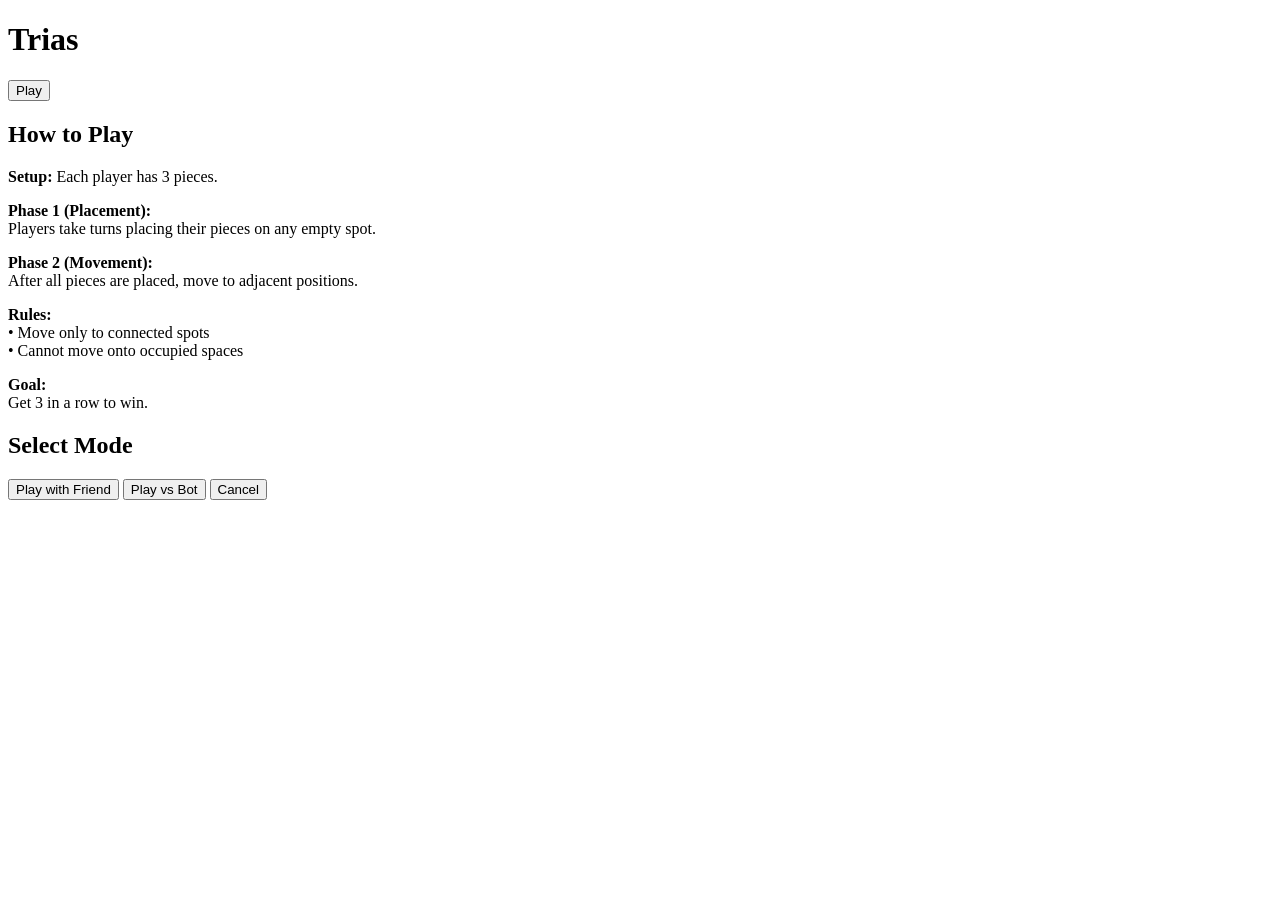
==== landing.html @ 1c7338c0 "Rename index.html to landing.html" ====
<!DOCTYPE html>
<html lang="en">
<head>
<meta charset="UTF-8">
<meta name="viewport" content="width=device-width, initial-scale=1.0">
<title>Trias - Welcome</title>
<link rel="stylesheet" href="web.css">
</head>

<body>

<div class="container">
    <h1>Trias</h1>

    <button class="play-btn" onclick="openModal()">Play</button>

    <div class="rules">
        <h2>How to Play</h2>

        <p><strong>Setup:</strong> Each player has 3 pieces.</p>

        <p><strong>Phase 1 (Placement):</strong><br>
        Players take turns placing their pieces on any empty spot.</p>

        <p><strong>Phase 2 (Movement):</strong><br>
        After all pieces are placed, move to adjacent positions.</p>

        <p><strong>Rules:</strong><br>
        • Move only to connected spots<br>
        • Cannot move onto occupied spaces</p>

        <p><strong>Goal:</strong><br>
        Get 3 in a row to win.</p>
    </div>
</div>

<!-- MODAL -->
<div class="modal" id="modal">
    <div class="modal-content">
        <h2>Select Mode</h2>

        <button class="mode-btn" onclick="startGame('friend')">
            Play with Friend
        </button>

        <button class="mode-btn" onclick="startGame('bot')">
            Play vs Bot
        </button>

        <button class="mode-btn close-btn" onclick="closeModal()">
            Cancel
        </button>
    </div>
</div>

<script src="landing.js"></script>
</body>
</html>
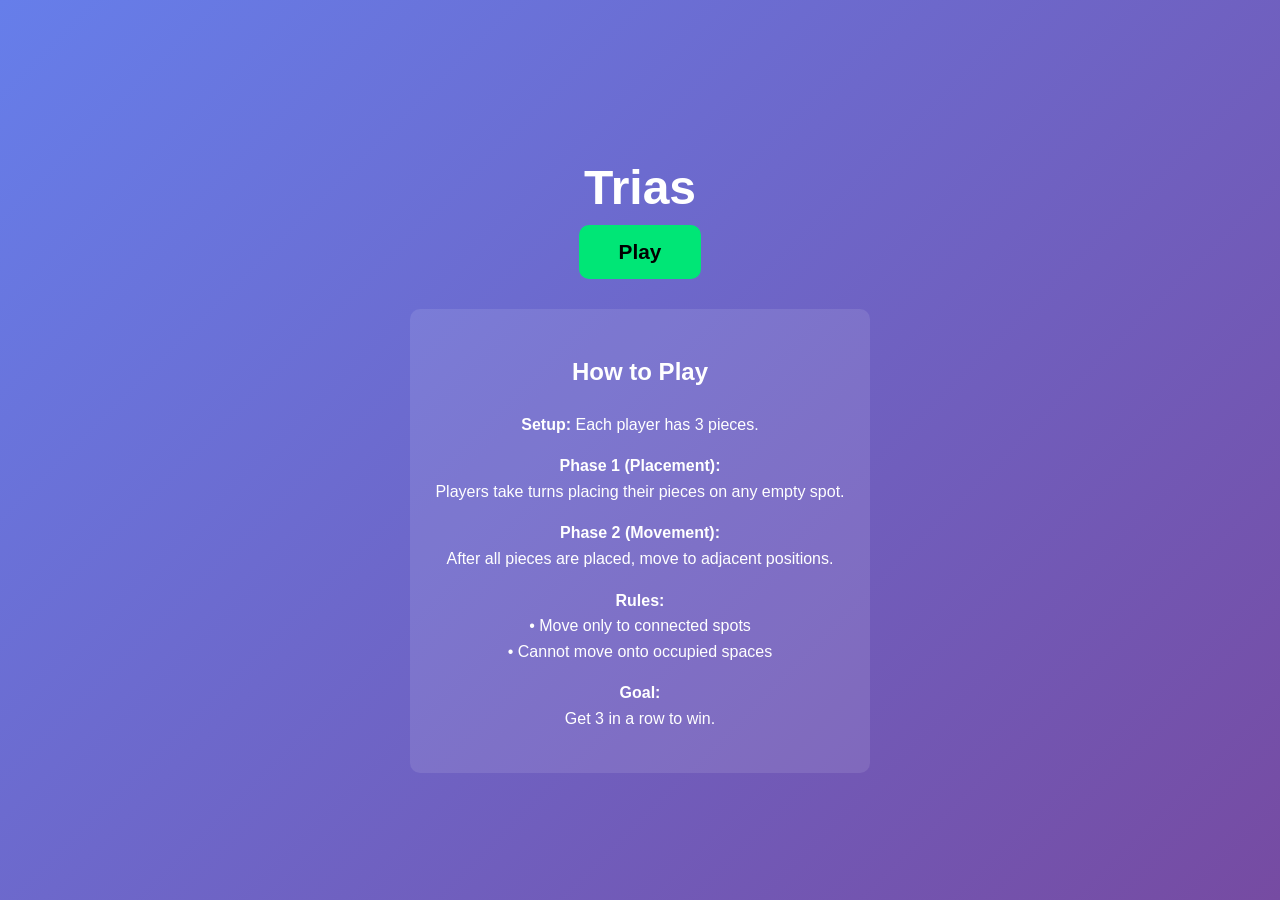
==== commit 02bb6dce: "Update stylesheet link from web.css to landing.css" ====
--- a/landing.html
+++ b/landing.html
@@ -4,7 +4,7 @@
 <meta charset="UTF-8">
 <meta name="viewport" content="width=device-width, initial-scale=1.0">
 <title>Trias - Welcome</title>
-<link rel="stylesheet" href="web.css">
+<link rel="stylesheet" href="landing.css">
 </head>
 
 <body>
--- a/landing.css
+++ b/landing.css
@@ -0,0 +1,97 @@
+body {
+    margin: 0;
+    font-family: Arial, sans-serif;
+    background: linear-gradient(135deg, #667eea, #764ba2);
+    color: white;
+    display: flex;
+    justify-content: center;
+    align-items: center;
+    min-height: 100vh;
+    text-align: center;
+}
+
+.container {
+    max-width: 700px;
+    padding: 40px;
+}
+
+h1 {
+    font-size: 3em;
+    margin-bottom: 10px;
+}
+
+.play-btn {
+    background: #00e676;
+    border: none;
+    padding: 15px 40px;
+    font-size: 1.3em;
+    border-radius: 10px;
+    cursor: pointer;
+    margin-bottom: 30px;
+    font-weight: bold;
+    transition: 0.3s;
+}
+
+.play-btn:hover {
+    background: #00c853;
+    transform: translateY(-3px);
+}
+
+.rules {
+    background: rgba(255,255,255,0.1);
+    padding: 25px;
+    border-radius: 10px;
+    line-height: 1.6;
+}
+
+/* MODAL */
+.modal {
+    position: fixed;
+    top: 0;
+    left: 0;
+    width: 100%;
+    height: 100%;
+    background: rgba(0,0,0,0.6);
+    display: none;
+    justify-content: center;
+    align-items: center;
+}
+
+.modal-content {
+    background: white;
+    color: black;
+    padding: 30px;
+    border-radius: 12px;
+    width: 300px;
+    text-align: center;
+    animation: pop 0.2s ease;
+}
+
+@keyframes pop {
+    from { transform: scale(0.8); opacity: 0; }
+    to { transform: scale(1); opacity: 1; }
+}
+
+.mode-btn {
+    display: block;
+    width: 100%;
+    margin: 10px 0;
+    padding: 12px;
+    font-size: 1em;
+    border: none;
+    border-radius: 8px;
+    cursor: pointer;
+    background: #667eea;
+    color: white;
+    transition: 0.2s;
+}
+
+.mode-btn:hover {
+    background: #5568d3;
+}
+
+.close-btn {
+    margin-top: 10px;
+    background: #ccc;
+    color: black;
+}
